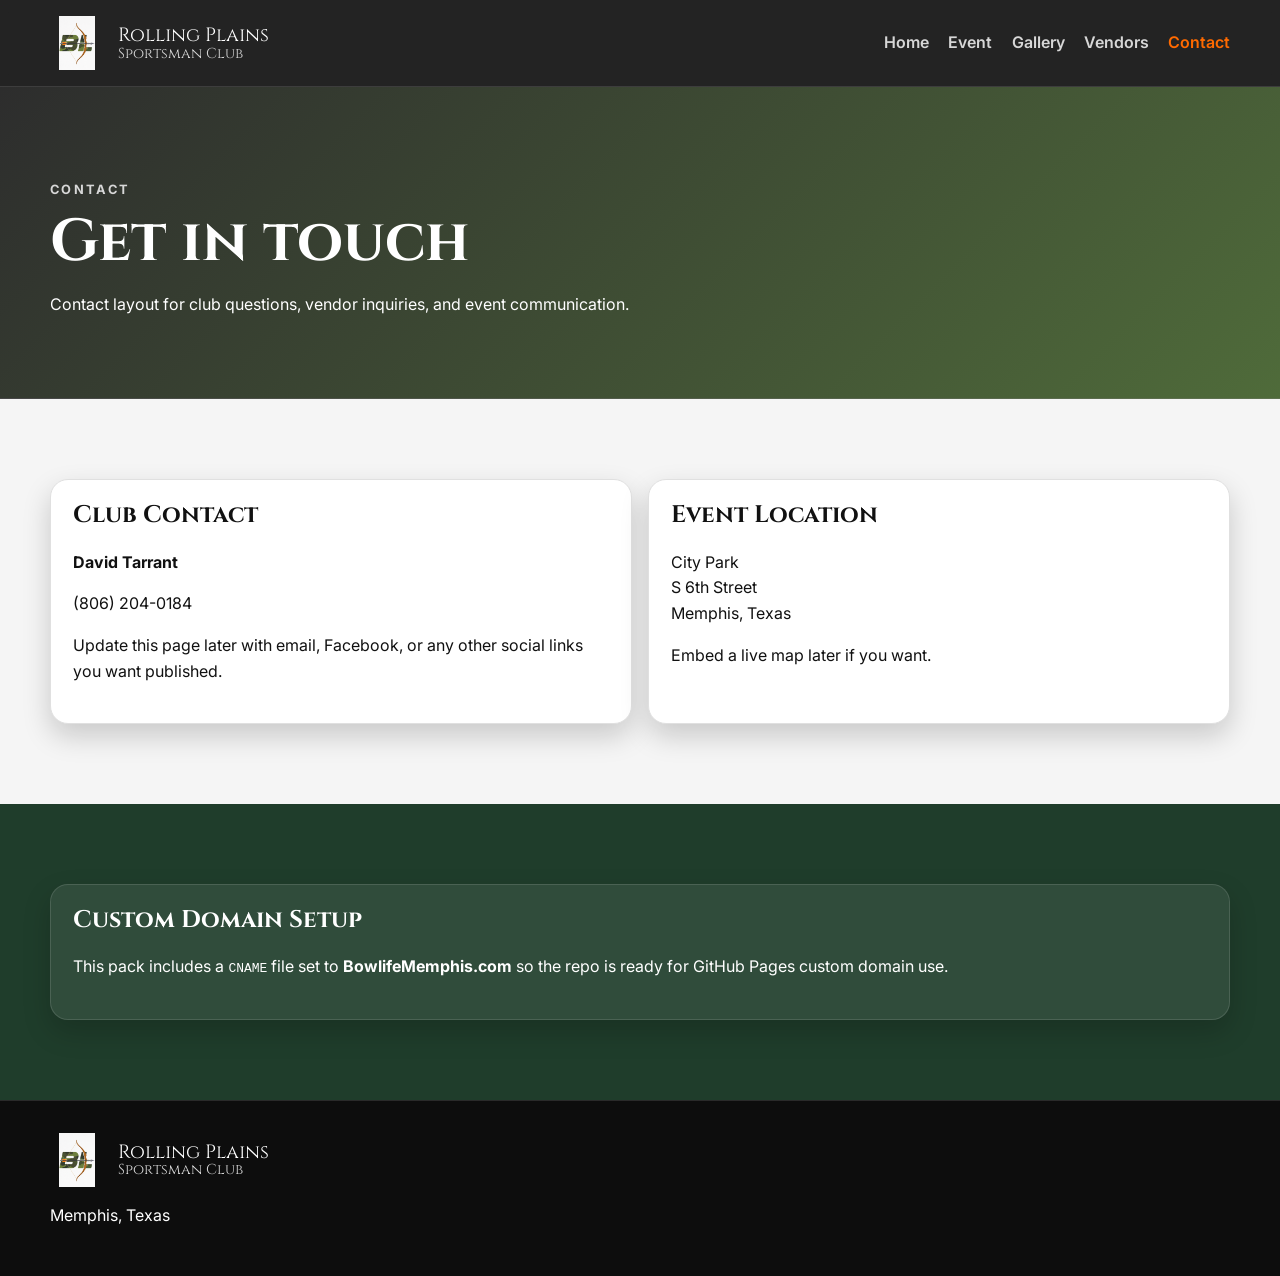
==== contact.html @ 4870b56d "Fix site structure for GitHub Pages" ====
<!DOCTYPE html>
<html lang="en">
<head>
  <meta charset="UTF-8">
  <meta name="viewport" content="width=device-width, initial-scale=1.0">
  <title>Contact | Rolling Plains Sportsman Club</title>
  <meta name="description" content="Contact and location information for Rolling Plains Sportsman Club.">
  <link rel="preconnect" href="https://fonts.googleapis.com">
  <link rel="preconnect" href="https://fonts.gstatic.com" crossorigin>
  <link href="https://fonts.googleapis.com/css2?family=Cinzel:wght@500;700&family=Inter:wght@400;500;600;700&display=swap" rel="stylesheet">
  <link rel="icon" type="image/png" href="assets/images/logo/logo-transparent.png">
  <link rel="stylesheet" href="assets/css/styles.css">
</head>
<body>
  <header class="site-header">
    <div class="container nav-wrap">
      <a class="brand" href="index.html">
        <img src="assets/images/logo/logo-transparent.png" alt="Rolling Plains Sportsman Club logo">
        <span class="brand-mark">
          <span class="brand-top">Rolling Plains</span>
          <span class="brand-bottom">Sportsman Club</span>
        </span>
      </a>
      <button class="nav-toggle" aria-label="Toggle navigation">☰</button>
      <nav class="site-nav">
        <a href="index.html">Home</a>
        <a href="events.html">Event</a>
        <a href="gallery.html">Gallery</a>
        <a href="vendors.html">Vendors</a>
        <a href="contact.html" class="active">Contact</a>
      </nav>
    </div>
  </header>

  <main>
    <section class="page-hero page-hero-contact">
      <div class="container">
        <p class="eyebrow">Contact</p>
        <h1>Get in touch</h1>
        <p>Contact layout for club questions, vendor inquiries, and event communication.</p>
      </div>
    </section>

    <section class="section">
      <div class="container cards-2">
        <article class="content-card">
          <h2>Club Contact</h2>
          <p><strong>David Tarrant</strong></p>
          <p><a href="tel:18062040184">(806) 204-0184</a></p>
          <p>Update this page later with email, Facebook, or any other social links you want published.</p>
        </article>
        <article class="content-card">
          <h2>Event Location</h2>
          <p>City Park<br>S 6th Street<br>Memphis, Texas</p>
          <p>Embed a live map later if you want.</p>
        </article>
      </div>
    </section>

    <section class="section section-dark">
      <div class="container cards-1">
        <article class="content-card">
          <h2>Custom Domain Setup</h2>
          <p>This pack includes a <code>CNAME</code> file set to <strong>BowlifeMemphis.com</strong> so the repo is ready for GitHub Pages custom domain use.</p>
        </article>
      </div>
    </section>
  </main>

  <footer class="site-footer">
    <div class="container footer-grid">
      <div>
        <div class="brand" style="margin-bottom:0.75rem;">
          <img src="assets/images/logo/logo-transparent.png" alt="Rolling Plains Sportsman Club logo">
          <span class="brand-mark">
            <span class="brand-top">Rolling Plains</span>
            <span class="brand-bottom">Sportsman Club</span>
          </span>
        </div>
        <p>Memphis, Texas</p>
      </div>
    </div>
  </footer>

  <script src="assets/js/site.js"></script>
</body>
</html>
---- assets/css/styles.css ----
:root {
  --bg: #111111;
  --bg-soft: #1F3D2B;
  --panel: #1a1a1a;
  --panel-soft: #f5f5f5;
  --text: #ffffff;
  --muted: #d7d7d7;
  --accent: #FF6A00;
  --accent-2: #4F6B3A;
  --forest: #1F3D2B;
  --olive: #4F6B3A;
  --steel: #6E7378;
  --light: #F5F5F5;
  --line: rgba(255,255,255,0.12);
  --shadow: 0 12px 28px rgba(0,0,0,0.18);
  --radius: 18px;
  --max: 1180px;
}

* { box-sizing: border-box; }
html { scroll-behavior: smooth; }
body {
  margin: 0;
  font-family: 'Inter', sans-serif;
  background: var(--light);
  color: #111111;
  line-height: 1.6;
}
img { max-width: 100%; display: block; }
a { color: inherit; text-decoration: none; }
.container { width: min(calc(100% - 2rem), var(--max)); margin: 0 auto; }

.site-header {
  position: sticky;
  top: 0;
  z-index: 100;
  background: rgba(17,17,17,0.92);
  backdrop-filter: blur(10px);
  border-bottom: 1px solid var(--line);
}
.nav-wrap {
  display: flex;
  align-items: center;
  justify-content: space-between;
  gap: 1rem;
  padding: 1rem 0;
}
.brand {
  display: flex;
  align-items: center;
  gap: 0.85rem;
}
.brand img {
  width: 54px;
  height: 54px;
  object-fit: contain;
}
.brand-mark {
  display: flex;
  flex-direction: column;
  font-family: 'Cinzel', serif;
  line-height: 1.05;
}
.brand-top { font-size: 1.2rem; color: #fff; }
.brand-bottom { font-size: 0.9rem; color: var(--muted); }
.site-nav {
  display: flex;
  gap: 1.2rem;
  align-items: center;
}
.site-nav a {
  color: var(--muted);
  font-weight: 600;
}
.site-nav a.active,
.site-nav a:hover { color: var(--accent); }
.nav-toggle {
  display: none;
  background: transparent;
  border: 1px solid var(--line);
  color: var(--text);
  border-radius: 10px;
  padding: 0.45rem 0.7rem;
}

.hero {
  position: relative;
  min-height: 78vh;
  display: flex;
  align-items: center;
  background:
    linear-gradient(rgba(0,0,0,0.42), rgba(0,0,0,0.65)),
    linear-gradient(135deg, var(--forest), #111111 55%, var(--olive));
}
.hero-overlay {
  position: absolute;
  inset: 0;
  background: radial-gradient(circle at top right, rgba(255,106,0,0.24), transparent 34%);
}
.hero-content {
  position: relative;
  padding: 6rem 0;
  max-width: 760px;
}
.eyebrow {
  color: var(--muted);
  text-transform: uppercase;
  letter-spacing: 0.18em;
  font-size: 0.8rem;
  font-weight: 700;
  margin-bottom: 0.5rem;
}
.hero h1,
.page-hero h1,
h2,
h3,
h4 {
  font-family: 'Cinzel', serif;
  line-height: 1.15;
  margin-top: 0;
}
.hero h1 { font-size: clamp(2.4rem, 6vw, 4.6rem); margin-bottom: 1rem; }
.hero-text { font-size: 1.1rem; color: #f2f2f2; max-width: 640px; }
.hero-actions,
.stack-actions {
  display: flex;
  flex-wrap: wrap;
  gap: 0.9rem;
  margin-top: 1.6rem;
}

.btn {
  display: inline-flex;
  align-items: center;
  justify-content: center;
  padding: 0.85rem 1.25rem;
  border-radius: 999px;
  font-weight: 700;
  transition: transform .18s ease, opacity .18s ease, background .18s ease;
}
.btn:hover { transform: translateY(-1px); }
.btn-primary {
  background: var(--accent);
  color: #fff;
}
.btn-secondary {
  background: rgba(255,255,255,0.08);
  border: 1px solid var(--line);
  color: #fff;
}
.btn-light {
  background: #fff;
  color: #111;
}
.btn-primary:hover,
.btn-secondary:hover,
.btn-light:hover,
.btn-outline:hover {
  opacity: 0.95;
}
.btn-outline {
  border: 1px solid rgba(255,255,255,0.18);
  color: var(--text);
}
.text-link {
  color: var(--muted);
  font-weight: 600;
  align-self: center;
}

.section { padding: 5rem 0; }
.section-dark { background: var(--forest); color: #fff; }
.section-accent {
  background: linear-gradient(135deg, var(--olive), var(--accent));
  color: #fff;
}
.section-heading { max-width: 760px; margin-bottom: 2rem; }
.section-heading h2 { font-size: clamp(1.8rem, 3vw, 2.6rem); }

.split-feature {
  display: grid;
  grid-template-columns: 1.1fr 0.9fr;
  gap: 2rem;
  align-items: center;
}
.feature-image-card,
.content-card,
.vendor-card,
.info-card {
  background: #ffffff;
  border: 1px solid #e0e0e0;
  border-radius: var(--radius);
  box-shadow: var(--shadow);
  color: #111111;
}
.section-dark .content-card,
.section-dark .vendor-card,
.section-dark .info-card,
.section-dark .feature-image-card {
  background: rgba(255,255,255,0.08);
  border: 1px solid rgba(255,255,255,0.12);
  color: #fff;
}
.feature-image-card { overflow: hidden; }
.feature-image-card img { width: 100%; height: 100%; object-fit: cover; }
.info-grid,
.cards-3,
.cards-4,
.cards-2,
.vendor-grid-full,
.vendor-preview-grid {
  display: grid;
  gap: 1rem;
}
.info-grid { grid-template-columns: repeat(2, minmax(0, 1fr)); margin-top: 1.25rem; }
.info-card { padding: 1rem 1.1rem; }
.content-card,
.vendor-card { padding: 1.4rem; }
.cards-3 { grid-template-columns: repeat(3, minmax(0, 1fr)); }
.cards-4 { grid-template-columns: repeat(4, minmax(0, 1fr)); }
.cards-2 { grid-template-columns: repeat(2, minmax(0, 1fr)); }
.cards-1 { display: grid; }
.compact { padding: 1.2rem; }
.clean-list { padding-left: 1.2rem; margin: 0; }
.detail-list div { padding: 0.55rem 0; border-bottom: 1px solid var(--line); }
.detail-list div:last-child { border-bottom: 0; }

.photo-grid {
  display: grid;
  grid-template-columns: repeat(3, minmax(0, 1fr));
  gap: 1rem;
}
.photo-card,
.gallery-item {
  min-height: 220px;
  border-radius: var(--radius);
  border: 1px solid #e0e0e0;
  overflow: hidden;
  position: relative;
  background: linear-gradient(160deg, var(--forest), #222 55%, var(--olive));
}
.photo-card.tall,
.gallery-item.tall { min-height: 460px; }
.photo-card.wide,
.gallery-item.wide { grid-column: span 2; }
.photo-placeholder,
.gallery-item span,
.vendor-logo-placeholder {
  position: absolute;
  inset: 0;
  display: grid;
  place-items: center;
  padding: 1rem;
  text-align: center;
  font-family: 'Cinzel', serif;
  color: #fff;
  background: linear-gradient(rgba(0,0,0,0.2), rgba(0,0,0,0.35));
}
.vendor-logo-placeholder {
  position: static;
  min-height: 130px;
  border-radius: 14px;
  background: linear-gradient(135deg, var(--forest), var(--olive));
  margin-bottom: 1rem;
}
.vendor-preview-grid,
.vendor-grid-full { grid-template-columns: repeat(2, minmax(0, 1fr)); }
.highlight-card {
  background: linear-gradient(135deg, rgba(255,106,0,0.18), rgba(79,107,58,0.12));
}
.promo-band,
.signup-wrap {
  display: grid;
  grid-template-columns: 0.8fr 1.2fr;
  gap: 2rem;
  align-items: start;
}

.page-hero {
  padding: 5rem 0 4rem;
  border-bottom: 1px solid var(--line);
}
.page-hero-event { background: linear-gradient(135deg, var(--forest), #171717); color: #fff; }
.page-hero-gallery { background: linear-gradient(135deg, var(--olive), #171717); color: #fff; }
.page-hero-vendors { background: linear-gradient(135deg, #303030, var(--forest)); color: #fff; }
.page-hero-contact { background: linear-gradient(135deg, #2d2d2d, var(--olive)); color: #fff; }
.page-hero h1 { font-size: clamp(2rem, 5vw, 3.7rem); margin-bottom: 0.8rem; }

.signup-form {
  background: #ffffff;
  border: 1px solid #e0e0e0;
  border-radius: var(--radius);
  padding: 1.4rem;
  color: #111111;
}
.form-grid {
  display: grid;
  grid-template-columns: repeat(2, minmax(0, 1fr));
  gap: 1rem;
}
label {
  display: grid;
  gap: 0.45rem;
  font-weight: 600;
}
input, select, textarea {
  width: 100%;
  padding: 0.85rem 0.95rem;
  border-radius: 12px;
  border: 1px solid #cccccc;
  background: #ffffff;
  color: #111;
  font: inherit;
}
input:focus, select:focus, textarea:focus {
  outline: 2px solid rgba(255,106,0,0.25);
  border-color: var(--accent);
}
.checkbox-row {
  grid-template-columns: auto 1fr;
  align-items: start;
  gap: 0.85rem;
  margin: 1rem 0 1.2rem;
}
.checkbox-row input { width: auto; margin-top: 0.25rem; }

.gallery-masonry {
  display: grid;
  grid-template-columns: repeat(3, minmax(0, 1fr));
  gap: 1rem;
}

.site-footer {
  border-top: 1px solid var(--line);
  background: #0d0d0d;
  color: #fff;
  padding: 2rem 0;
}
.footer-grid {
  display: grid;
  grid-template-columns: repeat(3, minmax(0, 1fr));
  gap: 1.25rem;
}
.site-footer ul { list-style: none; padding: 0; margin: 0; }
.site-footer li + li { margin-top: 0.35rem; }
.site-footer a { color: var(--muted); }
.site-footer code { color: #fff; }

@media (max-width: 900px) {
  .site-nav {
    display: none;
    position: absolute;
    right: 1rem;
    top: 72px;
    flex-direction: column;
    background: #121212;
    border: 1px solid var(--line);
    padding: 1rem;
    border-radius: 14px;
    min-width: 200px;
  }
  .site-nav.open { display: flex; }
  .nav-toggle { display: inline-flex; }
  .split-feature,
  .promo-band,
  .signup-wrap,
  .cards-3,
  .cards-4,
  .cards-2,
  .footer-grid,
  .vendor-preview-grid,
  .vendor-grid-full,
  .gallery-masonry,
  .photo-grid {
    grid-template-columns: 1fr;
  }
  .form-grid,
  .info-grid { grid-template-columns: 1fr; }
  .photo-card.wide,
  .gallery-item.wide { grid-column: auto; }
}
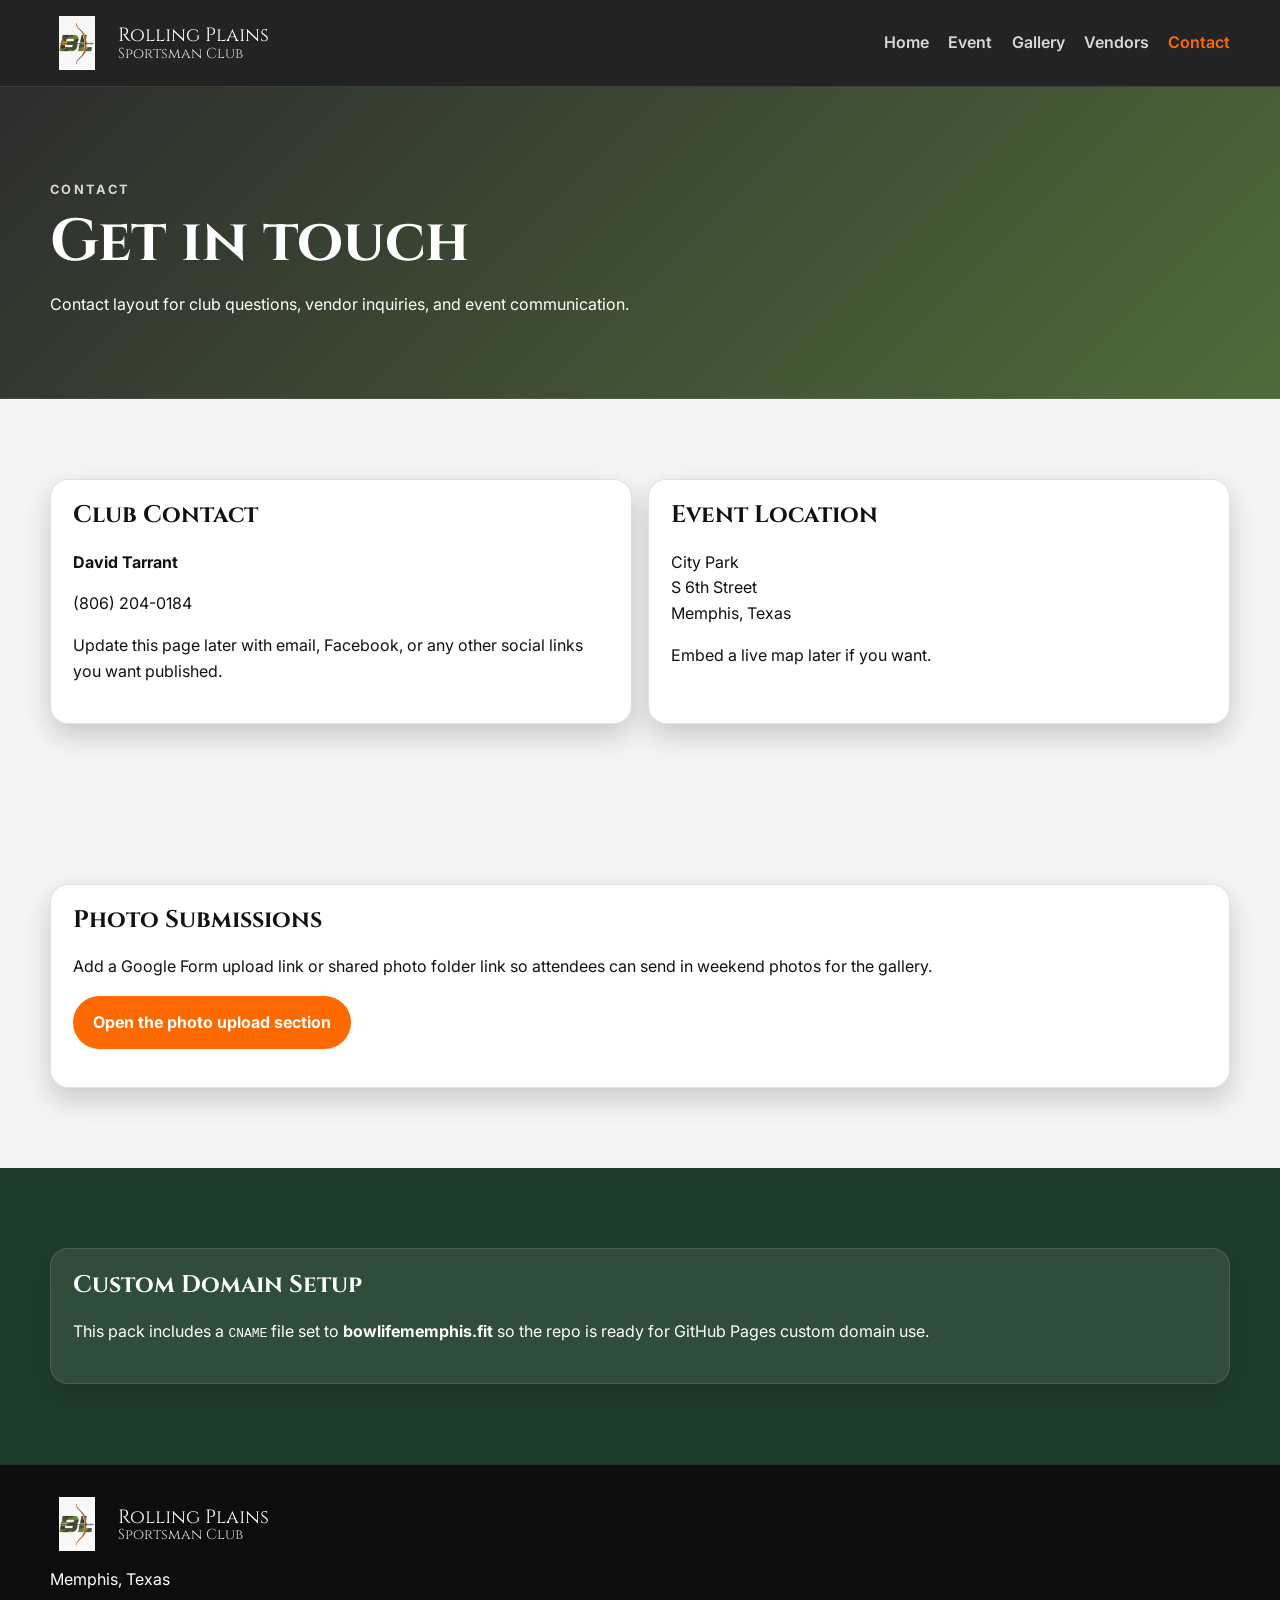
==== commit 59782d76: "website pack 3" ====
--- a/contact.html
+++ b/contact.html
@@ -57,11 +57,21 @@
       </div>
     </section>
 
+    <section class="section">
+      <div class="container cards-1">
+        <article class="content-card">
+          <h2>Photo Submissions</h2>
+          <p>Add a Google Form upload link or shared photo folder link so attendees can send in weekend photos for the gallery.</p>
+          <p><a class="btn btn-primary" href="gallery.html#submit-photos">Open the photo upload section</a></p>
+        </article>
+      </div>
+    </section>
+
     <section class="section section-dark">
       <div class="container cards-1">
         <article class="content-card">
           <h2>Custom Domain Setup</h2>
-          <p>This pack includes a <code>CNAME</code> file set to <strong>BowlifeMemphis.com</strong> so the repo is ready for GitHub Pages custom domain use.</p>
+          <p>This pack includes a <code>CNAME</code> file set to <strong>bowlifememphis.fit</strong> so the repo is ready for GitHub Pages custom domain use.</p>
         </article>
       </div>
     </section>
--- a/assets/css/styles.css
+++ b/assets/css/styles.css
@@ -379,3 +379,187 @@
   .photo-card.wide,
   .gallery-item.wide { grid-column: auto; }
 }
+
+.flyer-section {
+  background:
+    radial-gradient(circle at top right, rgba(255,106,0,0.16), transparent 30%),
+    linear-gradient(180deg, #f4efe2 0%, #ede3c7 100%);
+}
+.flyer-board {
+  position: relative;
+  background: linear-gradient(145deg, #3a2a1b, #5b3f25 50%, #2b1e12);
+  border-radius: 28px;
+  padding: 2.2rem;
+  box-shadow: 0 30px 60px rgba(0,0,0,0.22);
+}
+.flyer-rope {
+  position: absolute;
+  left: 50%;
+  top: -18px;
+  width: 2px;
+  height: 32px;
+  background: linear-gradient(#d2bb7f, #8f774a);
+  transform: translateX(-50%);
+}
+.flyer-corners span {
+  position: absolute;
+  width: 22px;
+  height: 22px;
+  border-radius: 999px;
+  background: linear-gradient(145deg, #d4a14d, #8f5b17);
+  box-shadow: inset 0 1px 2px rgba(255,255,255,0.35), 0 2px 6px rgba(0,0,0,0.4);
+}
+.flyer-corners span:nth-child(1) { top: 18px; left: 18px; }
+.flyer-corners span:nth-child(2) { top: 18px; right: 18px; }
+.flyer-corners span:nth-child(3) { bottom: 18px; left: 18px; }
+.flyer-corners span:nth-child(4) { bottom: 18px; right: 18px; }
+.flyer-shell {
+  border: 1px solid rgba(255,255,255,0.12);
+  border-radius: 22px;
+  padding: 0.9rem;
+  background: rgba(0,0,0,0.16);
+}
+.flyer-scroll {
+  background:
+    linear-gradient(180deg, rgba(255,255,255,0.22), transparent 18%),
+    linear-gradient(180deg, #f7f0d9 0%, #efdfbc 100%);
+  color: #2b2015;
+  border-radius: 18px;
+  padding: 3rem 2.2rem 2.2rem;
+  position: relative;
+  overflow: hidden;
+}
+.flyer-scroll::before,
+.flyer-scroll::after {
+  content: "";
+  position: absolute;
+  inset: 14px;
+  border: 1px solid rgba(79,107,58,0.22);
+  border-radius: 12px;
+  pointer-events: none;
+}
+.flyer-scroll::after {
+  inset: 24px;
+  border-color: rgba(255,106,0,0.14);
+}
+.flyer-kicker,
+.flyer-subtitle,
+.flyer-date,
+.flyer-location,
+.flyer-label {
+  text-transform: uppercase;
+  letter-spacing: 0.12em;
+}
+.flyer-kicker {
+  text-align: center;
+  font-size: 0.82rem;
+  color: var(--forest);
+  font-weight: 700;
+  margin-bottom: 0.75rem;
+}
+.flyer-scroll h2 {
+  text-align: center;
+  font-size: clamp(2.3rem, 5vw, 4.2rem);
+  margin-bottom: 0.4rem;
+  color: #1f2b18;
+  text-shadow: 0 1px 0 rgba(255,255,255,0.45);
+}
+.flyer-subtitle {
+  text-align: center;
+  color: var(--accent);
+  font-weight: 800;
+  margin-bottom: 0.9rem;
+}
+.flyer-divider {
+  width: 160px;
+  height: 3px;
+  border-radius: 999px;
+  margin: 0 auto 1rem;
+  background: linear-gradient(90deg, transparent, var(--accent), transparent);
+}
+.flyer-date,
+.flyer-location {
+  text-align: center;
+  font-weight: 700;
+  margin: 0.35rem 0;
+}
+.flyer-grid {
+  display: grid;
+  grid-template-columns: repeat(3, minmax(0, 1fr));
+  gap: 1rem;
+  margin-top: 2rem;
+}
+.flyer-card {
+  background: rgba(255,255,255,0.46);
+  border: 1px solid rgba(79,107,58,0.18);
+  border-radius: 18px;
+  padding: 1rem 1rem 0.9rem;
+  box-shadow: 0 10px 24px rgba(58,42,27,0.08);
+}
+.flyer-card h3 {
+  font-size: 1.15rem;
+  margin-bottom: 0.65rem;
+  color: var(--forest);
+}
+.flyer-card p {
+  margin: 0.4rem 0;
+}
+.flyer-card-highlight {
+  background: linear-gradient(180deg, rgba(255,106,0,0.16), rgba(255,255,255,0.5));
+  border-color: rgba(255,106,0,0.28);
+}
+.flyer-footer-bar {
+  margin-top: 1.4rem;
+  display: flex;
+  align-items: center;
+  justify-content: space-between;
+  gap: 1rem;
+  padding-top: 1.2rem;
+  border-top: 1px dashed rgba(31,61,43,0.26);
+}
+.flyer-label {
+  display: block;
+  font-size: 0.72rem;
+  color: var(--steel);
+  margin-bottom: 0.3rem;
+}
+.flyer-footer-bar strong a {
+  color: inherit;
+}
+
+@media (max-width: 900px) {
+  .flyer-grid { grid-template-columns: 1fr; }
+  .flyer-footer-bar {
+    flex-direction: column;
+    align-items: flex-start;
+  }
+  .flyer-board { padding: 1rem; }
+  .flyer-scroll { padding: 2rem 1rem 1.25rem; }
+}
+
+
+.hero-home {
+  background:
+    linear-gradient(rgba(0,0,0,0.48), rgba(0,0,0,0.68)),
+    url('../images/main-feature.jpg') center/cover no-repeat;
+}
+.hero-home .hero-overlay {
+  background: radial-gradient(circle at top right, rgba(255,106,0,0.25), transparent 34%),
+              linear-gradient(90deg, rgba(17,17,17,0.25), transparent 55%);
+}
+.feature-image-story { position: relative; min-height: 420px; }
+.feature-image-story img { height: 100%; min-height: 420px; }
+.feature-image-caption {
+  position: absolute; left: 1rem; right: 1rem; bottom: 1rem;
+  background: rgba(17,17,17,0.75); color: #fff; border: 1px solid rgba(255,255,255,0.14);
+  border-radius: 16px; padding: 1rem 1.1rem; backdrop-filter: blur(8px);
+}
+.feature-image-caption span { display:block; color: var(--accent); text-transform: uppercase; letter-spacing: .12em; font-size: .72rem; margin-bottom: .35rem; }
+.photo-card-image img, .gallery-item-image img { width:100%; height:100%; object-fit:cover; }
+.photo-overlay { position:absolute; left:1rem; right:1rem; bottom:1rem; background:rgba(17,17,17,.72); color:#fff; padding:.85rem 1rem; border-radius:14px; font-family:'Cinzel', serif; }
+.submit-grid { display:grid; grid-template-columns: 1fr 1fr; gap: 1.5rem; align-items:center; }
+.submit-card, .upload-card { color:#111; }
+.upload-card .btn-secondary { color:#fff; }
+.gallery-item-image { position:relative; }
+.gallery-item-image span { justify-items:end; align-items:end; padding: 1rem; text-align:left; }
+@media (max-width: 900px) { .submit-grid { grid-template-columns:1fr; } }
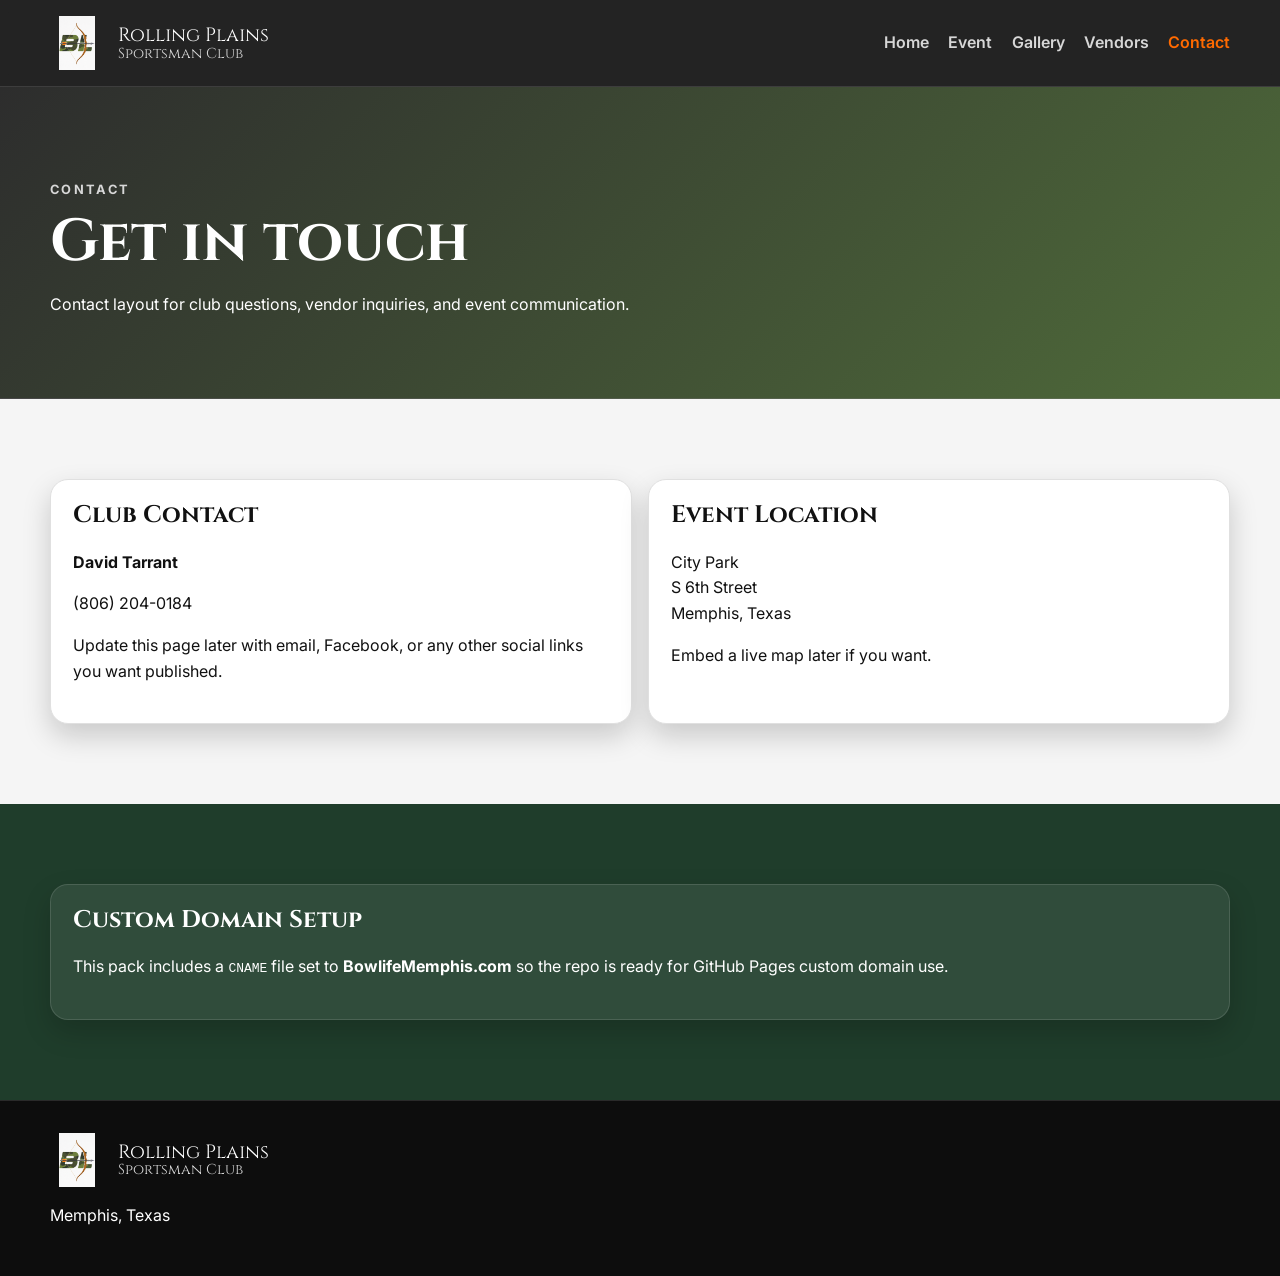
==== commit a705896b: "fix location" ====
--- a/contact.html
+++ b/contact.html
@@ -57,21 +57,11 @@
       </div>
     </section>
 
-    <section class="section">
-      <div class="container cards-1">
-        <article class="content-card">
-          <h2>Photo Submissions</h2>
-          <p>Add a Google Form upload link or shared photo folder link so attendees can send in weekend photos for the gallery.</p>
-          <p><a class="btn btn-primary" href="gallery.html#submit-photos">Open the photo upload section</a></p>
-        </article>
-      </div>
-    </section>
-
     <section class="section section-dark">
       <div class="container cards-1">
         <article class="content-card">
           <h2>Custom Domain Setup</h2>
-          <p>This pack includes a <code>CNAME</code> file set to <strong>bowlifememphis.fit</strong> so the repo is ready for GitHub Pages custom domain use.</p>
+          <p>This pack includes a <code>CNAME</code> file set to <strong>BowlifeMemphis.com</strong> so the repo is ready for GitHub Pages custom domain use.</p>
         </article>
       </div>
     </section>
--- a/assets/css/styles.css
+++ b/assets/css/styles.css
@@ -536,30 +536,3 @@
   .flyer-board { padding: 1rem; }
   .flyer-scroll { padding: 2rem 1rem 1.25rem; }
 }
-
-
-.hero-home {
-  background:
-    linear-gradient(rgba(0,0,0,0.48), rgba(0,0,0,0.68)),
-    url('../images/main-feature.jpg') center/cover no-repeat;
-}
-.hero-home .hero-overlay {
-  background: radial-gradient(circle at top right, rgba(255,106,0,0.25), transparent 34%),
-              linear-gradient(90deg, rgba(17,17,17,0.25), transparent 55%);
-}
-.feature-image-story { position: relative; min-height: 420px; }
-.feature-image-story img { height: 100%; min-height: 420px; }
-.feature-image-caption {
-  position: absolute; left: 1rem; right: 1rem; bottom: 1rem;
-  background: rgba(17,17,17,0.75); color: #fff; border: 1px solid rgba(255,255,255,0.14);
-  border-radius: 16px; padding: 1rem 1.1rem; backdrop-filter: blur(8px);
-}
-.feature-image-caption span { display:block; color: var(--accent); text-transform: uppercase; letter-spacing: .12em; font-size: .72rem; margin-bottom: .35rem; }
-.photo-card-image img, .gallery-item-image img { width:100%; height:100%; object-fit:cover; }
-.photo-overlay { position:absolute; left:1rem; right:1rem; bottom:1rem; background:rgba(17,17,17,.72); color:#fff; padding:.85rem 1rem; border-radius:14px; font-family:'Cinzel', serif; }
-.submit-grid { display:grid; grid-template-columns: 1fr 1fr; gap: 1.5rem; align-items:center; }
-.submit-card, .upload-card { color:#111; }
-.upload-card .btn-secondary { color:#fff; }
-.gallery-item-image { position:relative; }
-.gallery-item-image span { justify-items:end; align-items:end; padding: 1rem; text-align:left; }
-@media (max-width: 900px) { .submit-grid { grid-template-columns:1fr; } }
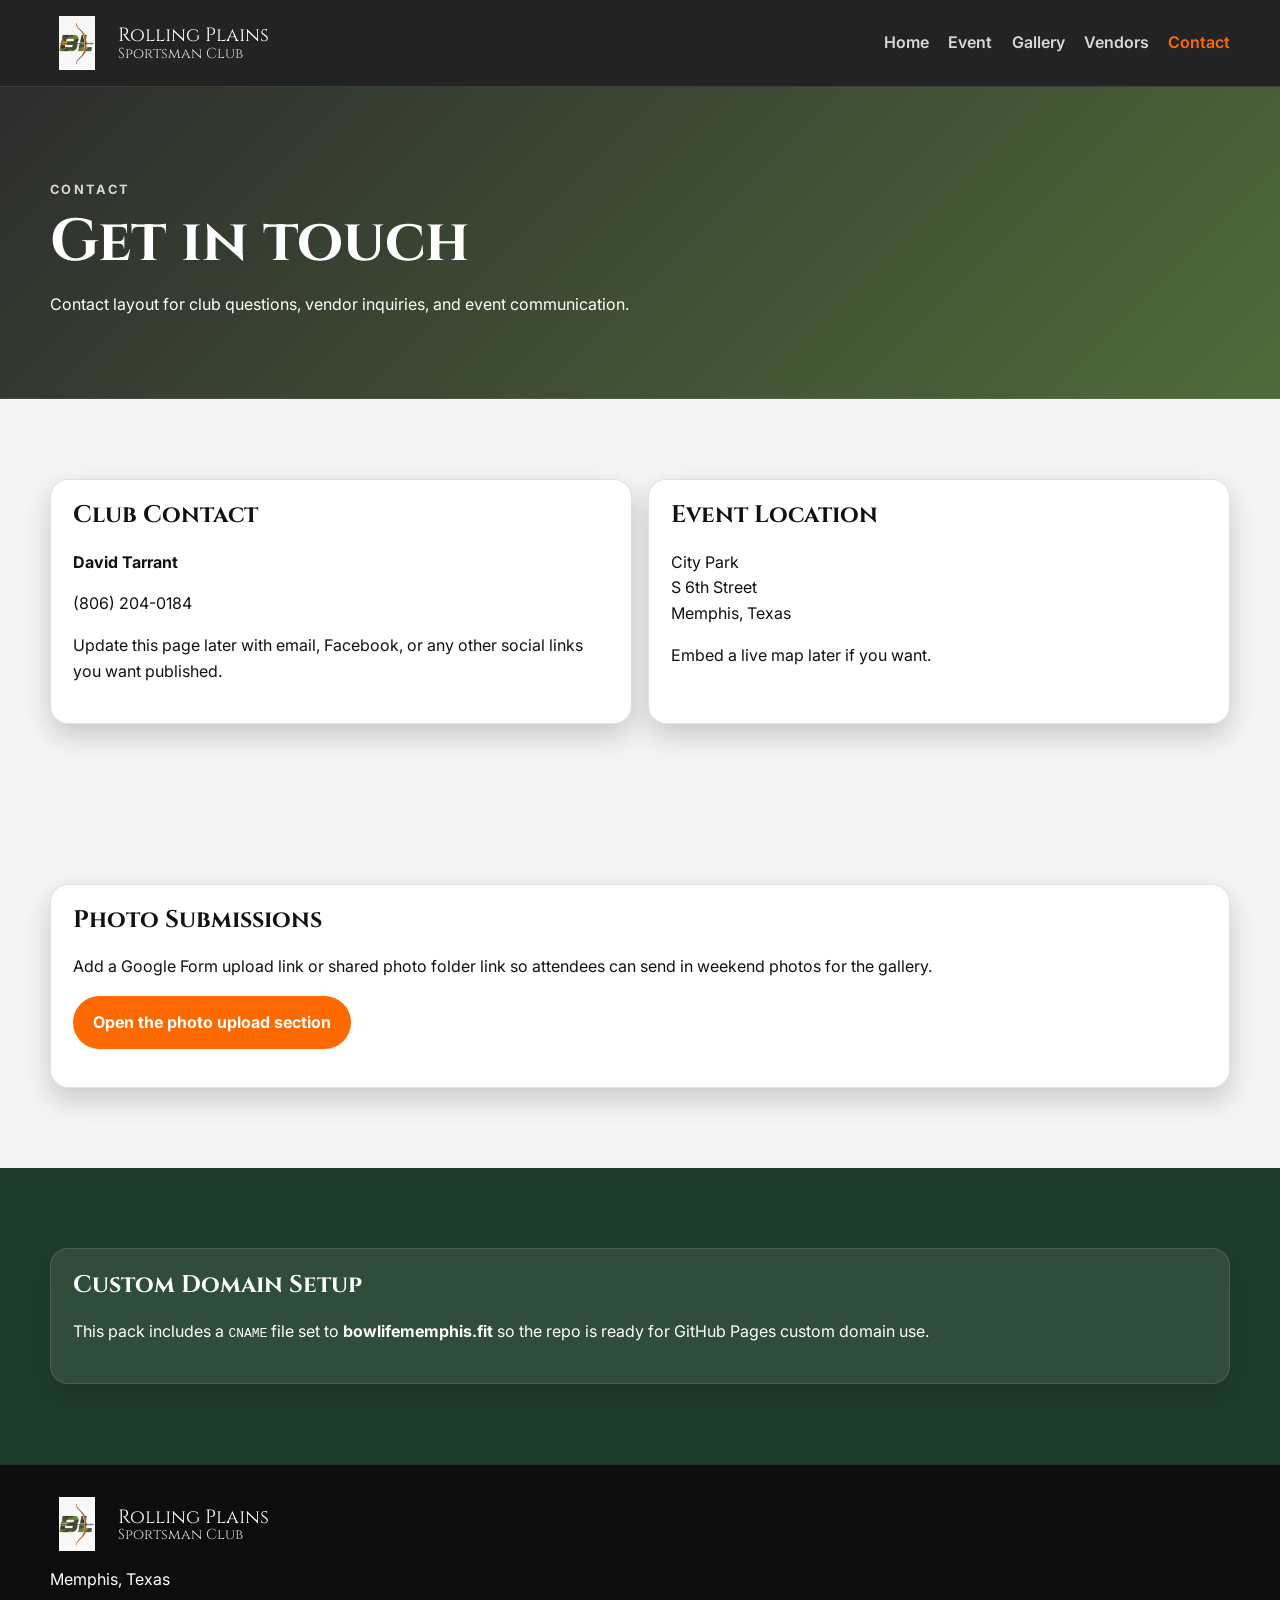
==== commit ee6af6d3: "website pack 4" ====
--- a/contact.html
+++ b/contact.html
@@ -57,11 +57,21 @@
       </div>
     </section>
 
+    <section class="section">
+      <div class="container cards-1">
+        <article class="content-card">
+          <h2>Photo Submissions</h2>
+          <p>Add a Google Form upload link or shared photo folder link so attendees can send in weekend photos for the gallery.</p>
+          <p><a class="btn btn-primary" href="gallery.html#submit-photos">Open the photo upload section</a></p>
+        </article>
+      </div>
+    </section>
+
     <section class="section section-dark">
       <div class="container cards-1">
         <article class="content-card">
           <h2>Custom Domain Setup</h2>
-          <p>This pack includes a <code>CNAME</code> file set to <strong>BowlifeMemphis.com</strong> so the repo is ready for GitHub Pages custom domain use.</p>
+          <p>This pack includes a <code>CNAME</code> file set to <strong>bowlifememphis.fit</strong> so the repo is ready for GitHub Pages custom domain use.</p>
         </article>
       </div>
     </section>
--- a/assets/css/styles.css
+++ b/assets/css/styles.css
@@ -536,3 +536,75 @@
   .flyer-board { padding: 1rem; }
   .flyer-scroll { padding: 2rem 1rem 1.25rem; }
 }
+
+
+.hero-home {
+  background:
+    linear-gradient(rgba(0,0,0,0.48), rgba(0,0,0,0.68)),
+    url('../images/main-feature.jpg') center/cover no-repeat;
+}
+.hero-home .hero-overlay {
+  background: radial-gradient(circle at top right, rgba(255,106,0,0.25), transparent 34%),
+              linear-gradient(90deg, rgba(17,17,17,0.25), transparent 55%);
+}
+.feature-image-story { position: relative; min-height: 420px; }
+.feature-image-story img { height: 100%; min-height: 420px; }
+.feature-image-caption {
+  position: absolute; left: 1rem; right: 1rem; bottom: 1rem;
+  background: rgba(17,17,17,0.75); color: #fff; border: 1px solid rgba(255,255,255,0.14);
+  border-radius: 16px; padding: 1rem 1.1rem; backdrop-filter: blur(8px);
+}
+.feature-image-caption span { display:block; color: var(--accent); text-transform: uppercase; letter-spacing: .12em; font-size: .72rem; margin-bottom: .35rem; }
+.photo-card-image img, .gallery-item-image img { width:100%; height:100%; object-fit:cover; }
+.photo-overlay { position:absolute; left:1rem; right:1rem; bottom:1rem; background:rgba(17,17,17,.72); color:#fff; padding:.85rem 1rem; border-radius:14px; font-family:'Cinzel', serif; }
+.submit-grid { display:grid; grid-template-columns: 1fr 1fr; gap: 1.5rem; align-items:center; }
+.submit-card, .upload-card { color:#111; }
+.upload-card .btn-secondary { color:#fff; }
+.gallery-item-image { position:relative; }
+.gallery-item-image span { justify-items:end; align-items:end; padding: 1rem; text-align:left; }
+@media (max-width: 900px) { .submit-grid { grid-template-columns:1fr; } }
+
+
+.hero-target-badge {
+  width: min(280px, 72vw);
+  margin: 0 0 1.2rem;
+  border-radius: 20px;
+  overflow: hidden;
+  border: 2px solid rgba(255,255,255,0.16);
+  box-shadow: 0 18px 36px rgba(0,0,0,0.22);
+}
+.hero-target-badge img {
+  width: 100%;
+  aspect-ratio: 4 / 3;
+  object-fit: cover;
+}
+.homepage-flyer-wrap {
+  width: 100%;
+}
+.flyer-board-home {
+  padding: 1.3rem;
+  border-radius: 24px;
+}
+.flyer-scroll-home {
+  padding: 2rem 1.4rem 1.3rem;
+}
+.flyer-grid-home {
+  grid-template-columns: repeat(3, minmax(0, 1fr));
+  margin-top: 1.2rem;
+}
+.flyer-grid-home .flyer-card {
+  padding: 0.9rem;
+}
+.flyer-grid-home .flyer-card h3 {
+  font-size: 1rem;
+}
+.flyer-footer-bar-home {
+  margin-top: 1rem;
+}
+.flyer-footer-bar-home .btn {
+  white-space: nowrap;
+}
+@media (max-width: 900px) {
+  .hero-target-badge { width: min(240px, 82vw); }
+  .flyer-grid-home { grid-template-columns: 1fr; }
+}
